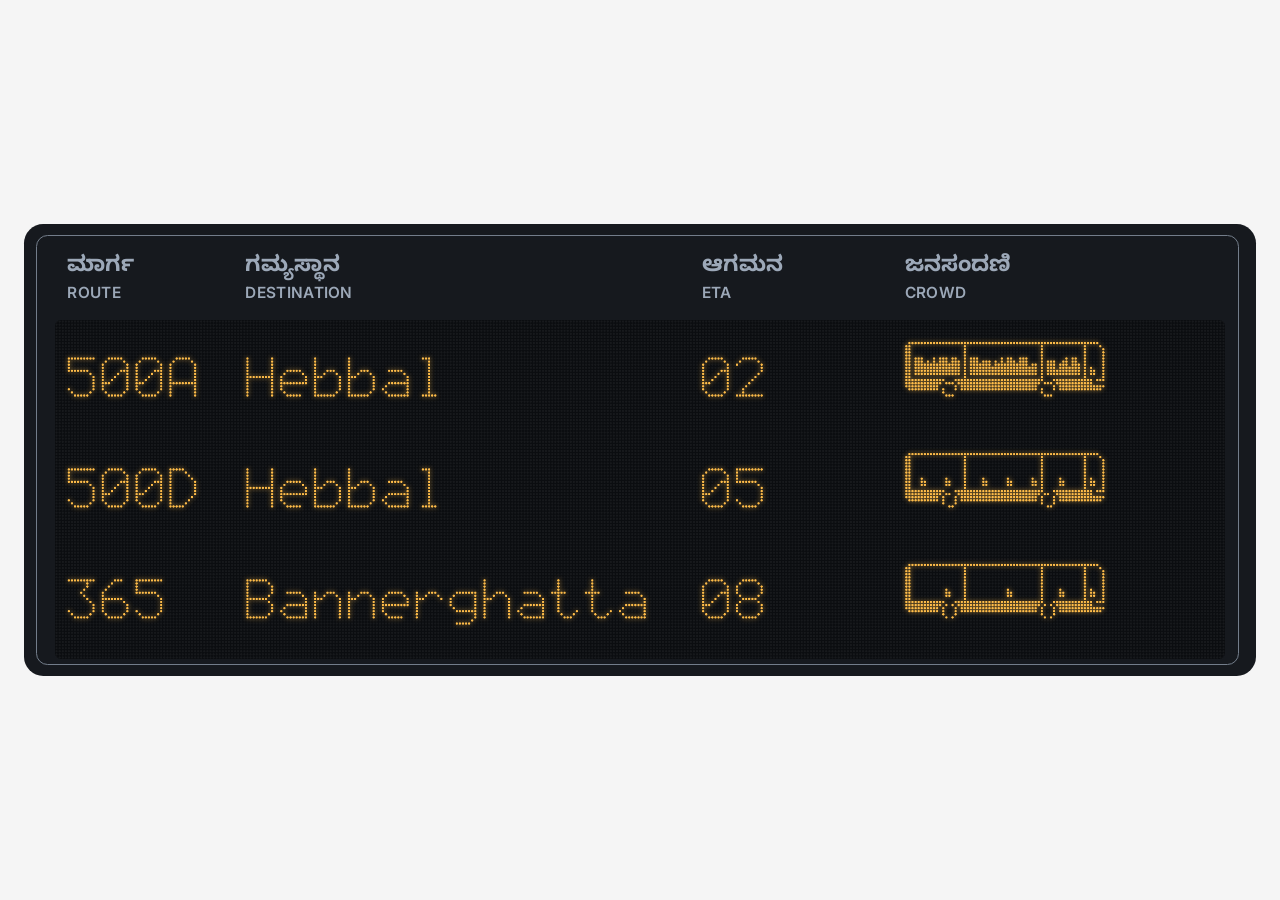
==== boards/bmtc.html @ 52f16393 "Publish Pulse of Bengaluru" ====
<!doctype html>
<html lang="en">
<head>
<script>/* ?embed: transparent background for use inside the pitch deck */
if (new URLSearchParams(location.search).has('embed')) document.documentElement.classList.add('embed');</script>
<style>.embed body { background: transparent !important; padding: 8px !important; }</style>

<meta charset="utf-8">
<meta name="viewport" content="width=device-width, initial-scale=1">
<title>BMTC arrivals board (simulator)</title>
<link rel="preconnect" href="https://fonts.googleapis.com">
<link rel="preconnect" href="https://fonts.gstatic.com" crossorigin>
<link href="https://fonts.googleapis.com/css2?family=Inter:wght@600&family=Noto+Sans+Kannada:wght@200..700&display=swap" rel="stylesheet">
<style>
  /* Figma: "BMTC • Arrivals and passenger crowd indicator" (46:2), 1280 x 470.
     Static frame with printed (sticker) column labels + an LED dot-matrix panel. */
  * { box-sizing: border-box; margin: 0; }
  body {
    min-height: 100vh;
    display: flex; justify-content: center; align-items: center;
    padding: 24px;
    background: #f5f5f5;
  }
  .stage { zoom: var(--fit, 1); }
  .board {
    position: relative;
    width: 1280px; height: 470px;
    background: #16191e;
    border-radius: 20px;
    overflow: hidden;
  }
  .rim {                                   /* 46:28 inset station board rim */
    position: absolute; left: 12px; top: 12px;
    width: 1250px; height: 446px;
    border: 2px solid #737d8a;
    border-radius: 12px;
    pointer-events: none;
  }

  /* printed labels on the frame — not LEDs */
  .label { position: absolute; top: 30px; color: #9ca8b8; line-height: normal; white-space: nowrap; }
  .label b { display: block; font: 700 23px "Noto Sans Kannada", sans-serif; }
  .label span { display: block; font: 600 16px "Inter", sans-serif; letter-spacing: .02em; }

  /* LED panel */
  .panel {
    position: absolute; left: 32px; top: 100px;
    width: 1216px; height: 352px;
    background: #0b0d10;
    border-radius: 6px;
    overflow: hidden;
  }
  .panel canvas { position: absolute; inset: 0; width: 1216px; height: 352px; }
  .panel .glow { filter: blur(3px); opacity: .75; }
  .sr { position: absolute; width: 1px; height: 1px; overflow: hidden; clip-path: inset(50%); }
</style>
</head>
<body>
  <main class="stage">
    <section class="board" aria-label="BMTC arrivals">
      <div class="label" style="left:45px"><b lang="kn">ಮಾರ್ಗ</b><span>ROUTE</span></div>
      <div class="label" style="left:230px"><b lang="kn">ಗಮ್ಯಸ್ಥಾನ</b><span>DESTINATION</span></div>
      <div class="label" style="left:704px"><b lang="kn">ಆಗಮನ</b><span>ETA</span></div>
      <div class="label" style="left:915px"><b lang="kn">ಜನಸಂದಣಿ</b><span>CROWD</span></div>

      <div class="panel" aria-hidden="true">
        <canvas id="off"></canvas>
        <canvas id="glow" class="glow"></canvas>
        <canvas id="on"></canvas>
      </div>
      <div class="rim"></div>
      <ul class="sr" id="sr"></ul>
    </section>
  </main>
<script src="ledfont.js"></script>
<script>
(async () => {
  // =============================================================================
  // ONE INSTANCE OF THE BOARD
  // This object is everything the board shows at one moment. The time slider
  // will later swap it for the instance at the chosen time.
  // crowd: list of passenger states, one per stop the bus makes; the bus cycles
  //        through them, changing at each stop.
  //   level: 'low' | 'med' | 'high' - three clearly different crowd levels (3 / 6 / 12 of 12 seats)
  // =============================================================================
  const INSTANCE = {
    arrivals: [
      { route: '500A', en: 'Hebbal', kn: 'ಹೆಬ್ಬಾಳ', eta: '02', crowd: [{ level: 'high' }, { level: 'high' }] },
      { route: '500D', en: 'Hebbal', kn: 'ಹೆಬ್ಬಾಳ', eta: '05', crowd: [{ level: 'med' }, { level: 'med' }] },
      { route: '365', en: 'Bannerghatta', kn: 'ಬನ್ನೇರುಘಟ್ಟ', eta: '08', crowd: [{ level: 'low' }, { level: 'low' }] },
    ],
  };

  // ---- LED panel geometry ---------------------------------------------------------
  const PW = 1216, PH = 352, PITCH = 3.2;
  const COLS = Math.round(PW / PITCH), ROWS = Math.round(PH / PITCH);   // 380 x 110
  const ROW_LEDS = 36, ROW0 = 1;                                         // 3 arrival rows
  const COL = { route: 4, dest: 62, eta: 210, bus: 276 };   // each starts right under its printed label (CROWD at board x 915 = LED col 276)                // LED columns
  const rowTop = i => ROW0 + i * ROW_LEDS;

  const AMBER = [255, 189, 74];   // monochrome panel: every LED is amber, on or off

  // light weight keeps Kannada strokes 1–2 LEDs wide so the letterforms stay intact
  const KN_FONT = '200 62px "Noto Sans Kannada"';
  await document.fonts.load(KN_FONT, 'ಕನ್ನಡ');

  // ---- rasterising helpers (draw in panel px, sample at LED resolution) -------------
  const raster = draw => {
    const c = new OffscreenCanvas(COLS, ROWS), x = c.getContext('2d');
    x.setTransform(1 / PITCH, 0, 0, 1 / PITCH, 0, 0);
    draw(x);
    return x.getImageData(0, 0, COLS, ROWS).data;
  };
  const toLayer = (data, color, mode) => {           // → Float32 [r,g,b,v] per LED
    const L = new Float32Array(COLS * ROWS * 4);
    for (let i = 0; i < COLS * ROWS; i++) {
      const a = data[i * 4 + 3] / 255;
      let v = mode === 'text' ? (a > .45 ? 1 : 0) : Math.round((data[i * 4] / 255) * a * 8) / 8;
      if (v > .02) L.set([...color, v], i * 4);
    }
    return L;
  };
  const px = (c) => c * PITCH;

  // ---- text layers: English and Kannada (boards alternate languages) ----------------
  // English/digits: 5x7 dot-matrix LED font (ledfont.js), single-dot strokes.
  // Kannada: Noto Sans Kannada sampled at LED resolution.
  const ledText = (L, str, col, row, color) => {
    [...str].forEach((ch, k) => {
      for (const [dx, dy] of ledGlyph(ch)) {
        const c = col + k * LED_ADVANCE + dx, r = row + dy;
        if (c >= 0 && c < COLS && r >= 0 && r < ROWS) L.set([...color, 1], (r * COLS + c) * 4);
      }
    });
  };
  // Zhang–Suen thinning: reduces filled strokes to single-LED-wide lines
  function thin(b) {
    const at = (c, r) => (c < 0 || r < 0 || c >= COLS || r >= ROWS) ? 0 : b[r * COLS + c];
    let changed = true;
    while (changed) {
      changed = false;
      for (const step of [0, 1]) {
        const kill = [];
        for (let r = 0; r < ROWS; r++) for (let c = 0; c < COLS; c++) {
          if (!b[r * COLS + c]) continue;
          const n = [at(c, r - 1), at(c + 1, r - 1), at(c + 1, r), at(c + 1, r + 1), at(c, r + 1), at(c - 1, r + 1), at(c - 1, r), at(c - 1, r - 1)];
          const B = n.reduce((s, v) => s + v, 0);
          if (B < 2 || B > 6) continue;
          let A = 0; for (let k = 0; k < 8; k++) if (!n[k] && n[(k + 1) % 8]) A++;
          if (A !== 1) continue;
          if (step === 0 ? (n[0] * n[2] * n[4] || n[2] * n[4] * n[6]) : (n[0] * n[2] * n[6] || n[0] * n[4] * n[6])) continue;
          kill.push(r * COLS + c);
        }
        if (kill.length) { changed = true; for (const i of kill) b[i] = 0; }
      }
    }
  }
  const textLayer = lang => {
    const L = new Float32Array(COLS * ROWS * 4);
    if (lang === 'kn') {
      // sample Kannada at LED resolution (on/off)
      const d = raster(x => {
        x.fillStyle = '#fff'; x.font = KN_FONT; x.textBaseline = 'middle';
        INSTANCE.arrivals.forEach((a, i) => x.fillText(a.kn, px(COL.dest), px(rowTop(i) + 19)));
      });
      const bin = new Uint8Array(COLS * ROWS);
      for (let i = 0; i < bin.length; i++) bin[i] = d[i * 4 + 3] > 128 ? 1 : 0;
      for (let i = 0; i < bin.length; i++) if (bin[i]) L.set([...AMBER, 1], i * 4);
    }
    INSTANCE.arrivals.forEach((a, i) => {
      const top = rowTop(i) + 11;
      ledText(L, a.route, COL.route, top, AMBER);
      ledText(L, a.eta, COL.eta, top, AMBER);
      if (lang === 'en') ledText(L, a.en, COL.dest, top, AMBER);
    });
    return L;
  };
  let TEXT = { en: textLayer('en'), kn: textLayer('kn') };

  // ---- the bus: city bus, side view, front on the right ------------------------------
  // Monochrome panel (LEDs on/off), so the bus is pixel art drawn LED by LED.
  // 66 x 21 LEDs: solid rounded body, 3 dark side windows (long middle one), windscreen, headlight,
  // two wheels in dark arches. Passengers light up inside the windows.
  const BUS_W = 66;
  // EXPLORATION 1: smaller wheels, bigger windows, the crowd shown as one lump instead of seated people
  const WHEELS = [14, 46], WHEEL_R = 16;                  // wheel centres (LED col, row)
  const RING = [[0, -2], [1, -2], [2, -1], [2, 0], [2, 1], [1, 2], [0, 2], [-1, 2], [-2, 1], [-2, 0], [-2, -1], [-1, -2]];   // a smaller wheel: radius 2
  const WINDOWS = [[2, 18], [20, 43], [45, 57]];   // thinner pillars: bigger windows (pillars at 19 and 44)
  const PANE_TOP = 2, PANE_BOTTOM = 12;   // taller panes: a 1-LED roof, and they reach lower
  const BUS_PIXELS = (() => {
    const p = new Set(), add = (c, r) => p.add(c + ',' + r), del = (c, r) => p.delete(c + ',' + r);
    const span = (r, a, b) => { for (let c = a; c <= b; c++) add(c, r); };
    span(1, 1, 62); span(2, 0, 63);                        // a 1-LED roof above the taller windows (row 2 is cut by the panes)
    for (let r = 3; r <= 15; r++) span(r, 0, 64);          // body
    span(16, 1, 63);                                       // rounded bottom corners
    // window panes (dark); pillars stay lit between them; last pane = windscreen
    for (const [a, b] of [...WINDOWS, [59, 63]]) for (let r = PANE_TOP; r <= PANE_BOTTOM; r++) for (let c = a; c <= b; c++) del(c, r);
    add(63, 2); add(64, 3);                                // round the front top corner: roof (62,1) -> (63,2) -> front wall (64,3)
    // wheel arches (dark); the wheel ring is drawn inside them
    for (const w of WHEELS) for (let r = 12; r <= 22; r++) for (let c = w - 5; c <= w + 5; c++)
      if (Math.hypot(c - w, r - WHEEL_R) <= 3.4) del(c, r);
    // headlight (monochrome, so it's drawn with on/off LEDs): a lit 3x2 lamp in the front lower
    // corner, outlined by off LEDs (the dark windscreen above it)
    for (const [c, r] of [[61, 12], [61, 13], [61, 14], [62, 14], [63, 14], [64, 14]]) del(c, r);
    return [...p].map(s => s.split(',').map(Number));
  })();
  const busTop = i => rowTop(i) + 5;
  const BUS_LAYER = (() => {
    const L = new Float32Array(COLS * ROWS * 4);
    INSTANCE.arrivals.forEach((a, i) => {
      for (const [c, r] of BUS_PIXELS) L.set([...AMBER, 1], ((busTop(i) + r) * COLS + COL.bus + c) * 4);
    });
    return L;
  })();

  // passengers: seated figures only, three seats per window
  // 12 seats at one uniform 4-LED spacing along the whole bus (none on a pillar at col 18 / 42),
  // so how full the bus is reads at a glance: 3 rear, 6 middle, 3 front
  const SEATS = [5, 9, 13, 21, 25, 29, 33, 37, 41, 46, 50, 54];   // exploration 1: 3 rear, 6 middle, 3 front, 4 apart, every seat at least 1 LED clear of the pillars
  const SITTING = [[0, 0], [0, 1], [1, 1], [0, 2], [1, 2]];    // 5-LED person: head top-left on a 2x2 body
  const FLOOR = PANE_BOTTOM - 1;
  const pick = (s, k, n) => s[Math.floor(k * s.length / n)];
  // occupancy: 3 levels, always equidistant; after each stop people take the other evenly spaced
  // arrangement (high = every seat, med = every other seat, low = every 4th seat, 1 per window)
  const occupied = (level, stop, k) =>
    level === 'high' ? true : level === 'med' ? k % 2 === stop % 2 : k % 4 === (stop % 2 ? 2 : 1);

  // ---- motion: each bus drives, stops at a stop (doors open, crowd changes), drives on
  const CYCLE = 14;                          // seconds per drive + stop
  const OFFSET = [0, 4.7, 9.3];              // rows are out of step
  const speedAt = p => p < 6 ? 1 : p < 7 ? 1 - (p - 6) : p < 12 ? 0 : p < 13 ? p - 12 : 1;
  // the bus is fully stopped from 7 s to 12 s; passengers board/alight only inside that window
  const STOP_FROM = 7.4, STOP_TO = 11.6;
  const busState = (i, t) => {
    const T = t + OFFSET[i], p = T % CYCLE, stop = Math.floor(T / CYCLE);
    const states = INSTANCE.arrivals[i].crowd;
    const from = states[stop % states.length], to = states[(stop + 1) % states.length];
    return { p, from, to, stop, speed: speedAt(p), open: p > STOP_FROM && p < STOP_TO };
  };
  // each changing spot flips at its own moment while the doors are open
  const flipAt = (i, k, row) => STOP_FROM + .5 + ((Math.sin(i * 91.7 + k * 12.9 + row * 5.3) * 43758.5) % 1 + 1) % 1 * (STOP_TO - STOP_FROM - 1);

  // ---- canvases -------------------------------------------------------------------
  const dpr = Math.max(2, devicePixelRatio || 1);
  const mk = id => { const c = document.getElementById(id); c.width = PW * dpr; c.height = PH * dpr; const x = c.getContext('2d'); x.scale(dpr, dpr); return x; };
  const offCtx = mk('off'), glowCtx = mk('glow'), onCtx = mk('on');
  const R = PITCH * (new URLSearchParams(location.search).has('dense') ? 0.56 : 0.38);   // ?dense: touching dots, for tiny copies (the board in the photo) so letters stay solid
  offCtx.fillStyle = 'rgba(255,255,255,.05)';                            // unlit LEDs
  offCtx.beginPath();
  for (let r = 0; r < ROWS; r++) for (let c = 0; c < COLS; c++) {
    const x = (c + .5) * PITCH, y = (r + .5) * PITCH;
    offCtx.moveTo(x + R, y); offCtx.arc(x, y, R, 0, Math.PI * 2);
  }
  offCtx.fill();

  const leds = new Float32Array(COLS * ROWS * 4);
  const set = (c, r, color, v) => { if (c >= 0 && c < COLS && r >= 0 && r < ROWS) leds.set([...color, v], (r * COLS + c) * 4); };
  const dist = [0, 0, 0];
  let lastT = 0;

  function frame(t) {
    const dt = Math.min(.1, t - lastT); lastT = t;
    const lang = Math.floor(t / 5) % 2 ? 'kn' : 'en';                    // switch language every 5 s
    leds.set(TEXT[lang]);

    INSTANCE.arrivals.forEach((a, i) => {
      const s = busState(i, t);
      dist[i] += s.speed * dt * 6;                                       // LEDs per second
      const c0 = COL.bus, r0 = busTop(i);
      // ride bumps: while driving, only the passengers are jostled up one LED row at irregular
      // road bumps (body and wheels stay steady). A stopped bus is still.
      const bump = Math.floor(dist[i] * 2);          // ~12 chances a second at full speed, each very brief
      let hx = Math.imul(bump ^ Math.imul(i + 1, 0x9E3779B1), 0x85EBCA6B); hx ^= hx >>> 13;
      hx = Math.imul(hx, 0xC2B2AE35); hx ^= hx >>> 16; const hash = (hx >>> 0) / 4294967296;   // well-mixed bump pattern
      const dy = s.speed > 0.95 && hash < 0.025 ? -1 : 0;  // a brief, rare jolt (~1 every 3 s), only at full speed
      for (const [c, r] of BUS_PIXELS) set(c0 + c, r0 + r, AMBER, 1);    // body stays steady
      // wheels: a ring of LEDs with one gap that travels round as the bus rolls
      const gap = Math.floor(dist[i] * 2) % RING.length;
      WHEELS.forEach(w => RING.forEach(([dc, dr], k) => {
        if (k !== gap && k !== (gap + RING.length / 2) % RING.length) set(c0 + w + dc, r0 + WHEEL_R + dr, AMBER, 1);
      }));
      // the crowd. Low and medium: seated people, as on the main board. Full: one packed lump over
      // every window, its top going up and down: people sitting (low heads) and standing (high heads).
      // the driver: always there, seated in the windscreen, facing the same way as the passengers
      for (const [dc, dr] of SITTING) set(c0 + 60 + dc, r0 + dy + FLOOR - 2 + dr, AMBER, 1);   // col 60: 1 LED clear of the pillar at 58
      const boarding = s.speed === 0 && s.p >= STOP_FROM && s.p < STOP_TO;
      const nowLevel = boarding ? (s.p < (STOP_FROM + STOP_TO) / 2 ? s.from.level : s.to.level) : (s.p < STOP_FROM ? s.from.level : s.to.level);
      if (nowLevel === 'high') {
        const SILL = PANE_BOTTOM - 1, MAXH = SILL - PANE_TOP - 1;              // dark sill below, a dark band above
        // soft mounds: a group of people every ~5 LEDs, some standing (tall), some sitting (low), blended smoothly.
        // Each window's lump stops 1 LED short of the pillars on either side.
        for (const [wa, wb] of WINDOWS) {
          const bumps = [];
          for (let x = wa + 3, j = 0; x <= wb - 2; x += 5, j++) {
            const r = ((Math.sin((x + i * 31) * 12.9898) * 43758.5453) % 1 + 1) % 1;
            bumps.push([x + (r - .5) * 1.6, r > .4 ? 2.4 : 1.4]);                     // [centre, extra height]: standing / sitting
          }
          for (let c = wa + 1; c <= wb - 1; c++) {
            let up = 0; for (const [x, a] of bumps) up = Math.max(up, a * Math.exp(-(((c - x) / 2.4) ** 4)));   // flat-topped, rounded mounds
            const n = c - (wa + 1), notch = n % 4 === 3 ? 2 + (((c * 7 + i * 3) % 2)) : 0;   // after every 3 columns, the top 2-3 LEDs go dark: people
            const h = Math.max(1, Math.min(MAXH, Math.round(4 + up)) - notch);   // at least 4 LEDs tall, notched between people
            for (let r = 0; r < h; r++) set(c0 + c, r0 + dy + SILL - r, AMBER, 1);
          }
        }
      } else {
        SEATS.forEach((c, k) => {
          const was = occupied(s.from.level, s.stop, k), will = occupied(s.to.level, s.stop + 1, k);
          const on = boarding ? (s.p < flipAt(i, k, 1) ? was : will) : (s.p < STOP_FROM ? was : will);
          if (on) for (const [dc, dr] of SITTING) set(c0 + c + dc, r0 + dy + FLOOR - 2 + dr, AMBER, 1);
        });
      }
    });

    onCtx.clearRect(0, 0, PW, PH);
    for (let r = 0; r < ROWS; r++) for (let c = 0; c < COLS; c++) {
      const i = (r * COLS + c) * 4, v = leds[i + 3];
      if (!v) continue;
      onCtx.fillStyle = `rgba(${leds[i]},${leds[i + 1]},${leds[i + 2]},${v})`;
      onCtx.beginPath(); onCtx.arc((c + .5) * PITCH, (r + .5) * PITCH, R, 0, Math.PI * 2); onCtx.fill();
    }
    glowCtx.clearRect(0, 0, PW, PH);
    glowCtx.drawImage(onCtx.canvas, 0, 0, PW, PH);
  }

  // screen-reader summary of the instance
  const describe = () => { document.getElementById('sr').innerHTML = INSTANCE.arrivals
    .map(a => `<li>${a.route} to ${a.en}, ${+a.eta} minutes, ${a.crowd[0].level === 'high' ? 'full' : a.crowd[0].level === 'med' ? 'filling up' : 'seats free'}</li>`).join(''); };
  describe();

  // ---- simulator API: postMessage({ sim: 'bmtc', cmd: 'set', arrivals: [{ route, eta, level }] })
  // level: 'low' | 'med' | 'high'. Rows re-sort by arrival time; text is redrawn in both languages.
  addEventListener('message', (e) => {
    const d = e.data; if (!d || d.sim !== 'bmtc' || d.cmd !== 'set') return;
    for (const u of d.arrivals) {
      const a = INSTANCE.arrivals.find(x => x.route === u.route); if (!a) continue;
      if (u.eta != null) a.eta = String(Math.max(0, Math.min(99, Math.round(u.eta)))).padStart(2, '0');
      if (u.level) a.crowd = [{ level: u.level }, { level: u.level }];
      if (u.levels) a.crowd = u.levels.map(level => ({ level }));   // one crowd state per stop, in turn
    }
    INSTANCE.arrivals.sort((x, y) => +x.eta - +y.eta);
    TEXT = { en: textLayer('en'), kn: textLayer('kn') };
    describe();
  });

  // ?t=<seconds> starts the board at that moment of its cycle (hook for the time slider)
  const T0 = +new URLSearchParams(location.search).get('t') || 0;
  const reduce = matchMedia('(prefers-reduced-motion: reduce)').matches;
  let lastDraw = -1;
  const loop = now => {
    if (now - lastDraw > 80) { frame(now / 1000 + T0); lastDraw = now; }   // ~12 fps, like an LED controller
    if (!reduce) requestAnimationFrame(loop);
  };
  requestAnimationFrame(loop);

  const fit = () => document.documentElement.style.setProperty('--fit', Math.min(1, (innerWidth - 48) / 1280));
  addEventListener('resize', fit); fit();
})();
</script>
</body>
</html>
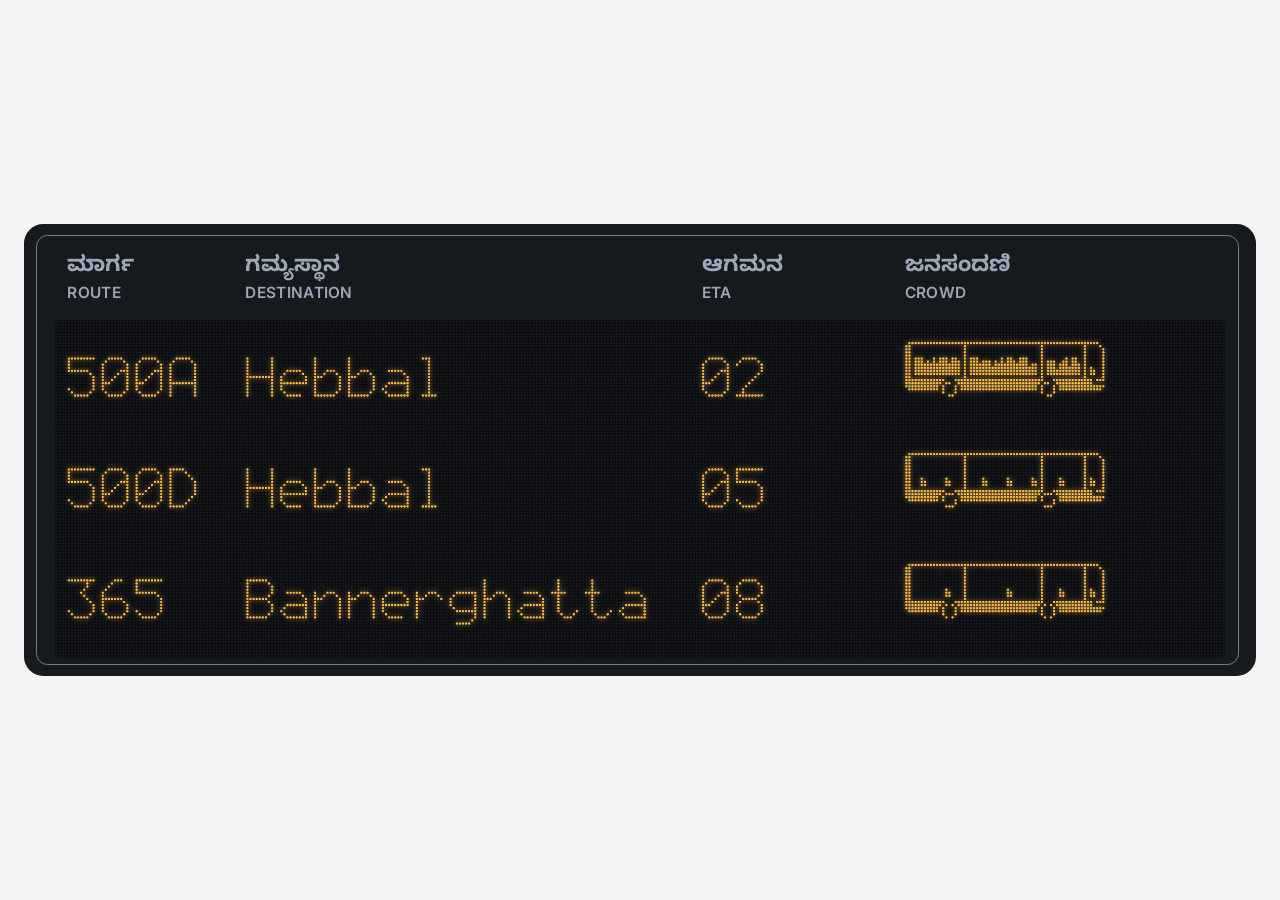
==== commit 410c3dcd: "Add mobile layout; faster bus preview in info panel" ====
--- a/boards/bmtc.html
+++ b/boards/bmtc.html
@@ -231,7 +231,10 @@
   const speedAt = p => p < 6 ? 1 : p < 7 ? 1 - (p - 6) : p < 12 ? 0 : p < 13 ? p - 12 : 1;
   // the bus is fully stopped from 7 s to 12 s; passengers board/alight only inside that window
   const STOP_FROM = 7.4, STOP_TO = 11.6;
+  // ?fast: the bus stays parked and just flips between its crowd states (for the small "how full" preview)
+  const FAST = new URLSearchParams(location.search).has('fast'), FAST_STEP = 1.2;
   const busState = (i, t) => {
+    if (FAST) { const states = INSTANCE.arrivals[i].crowd, k = Math.floor(t / FAST_STEP), st = states[k % states.length]; return { p: 0, from: st, to: st, stop: k, speed: 0, open: false }; }
     const T = t + OFFSET[i], p = T % CYCLE, stop = Math.floor(T / CYCLE);
     const states = INSTANCE.arrivals[i].crowd;
     const from = states[stop % states.length], to = states[(stop + 1) % states.length];
